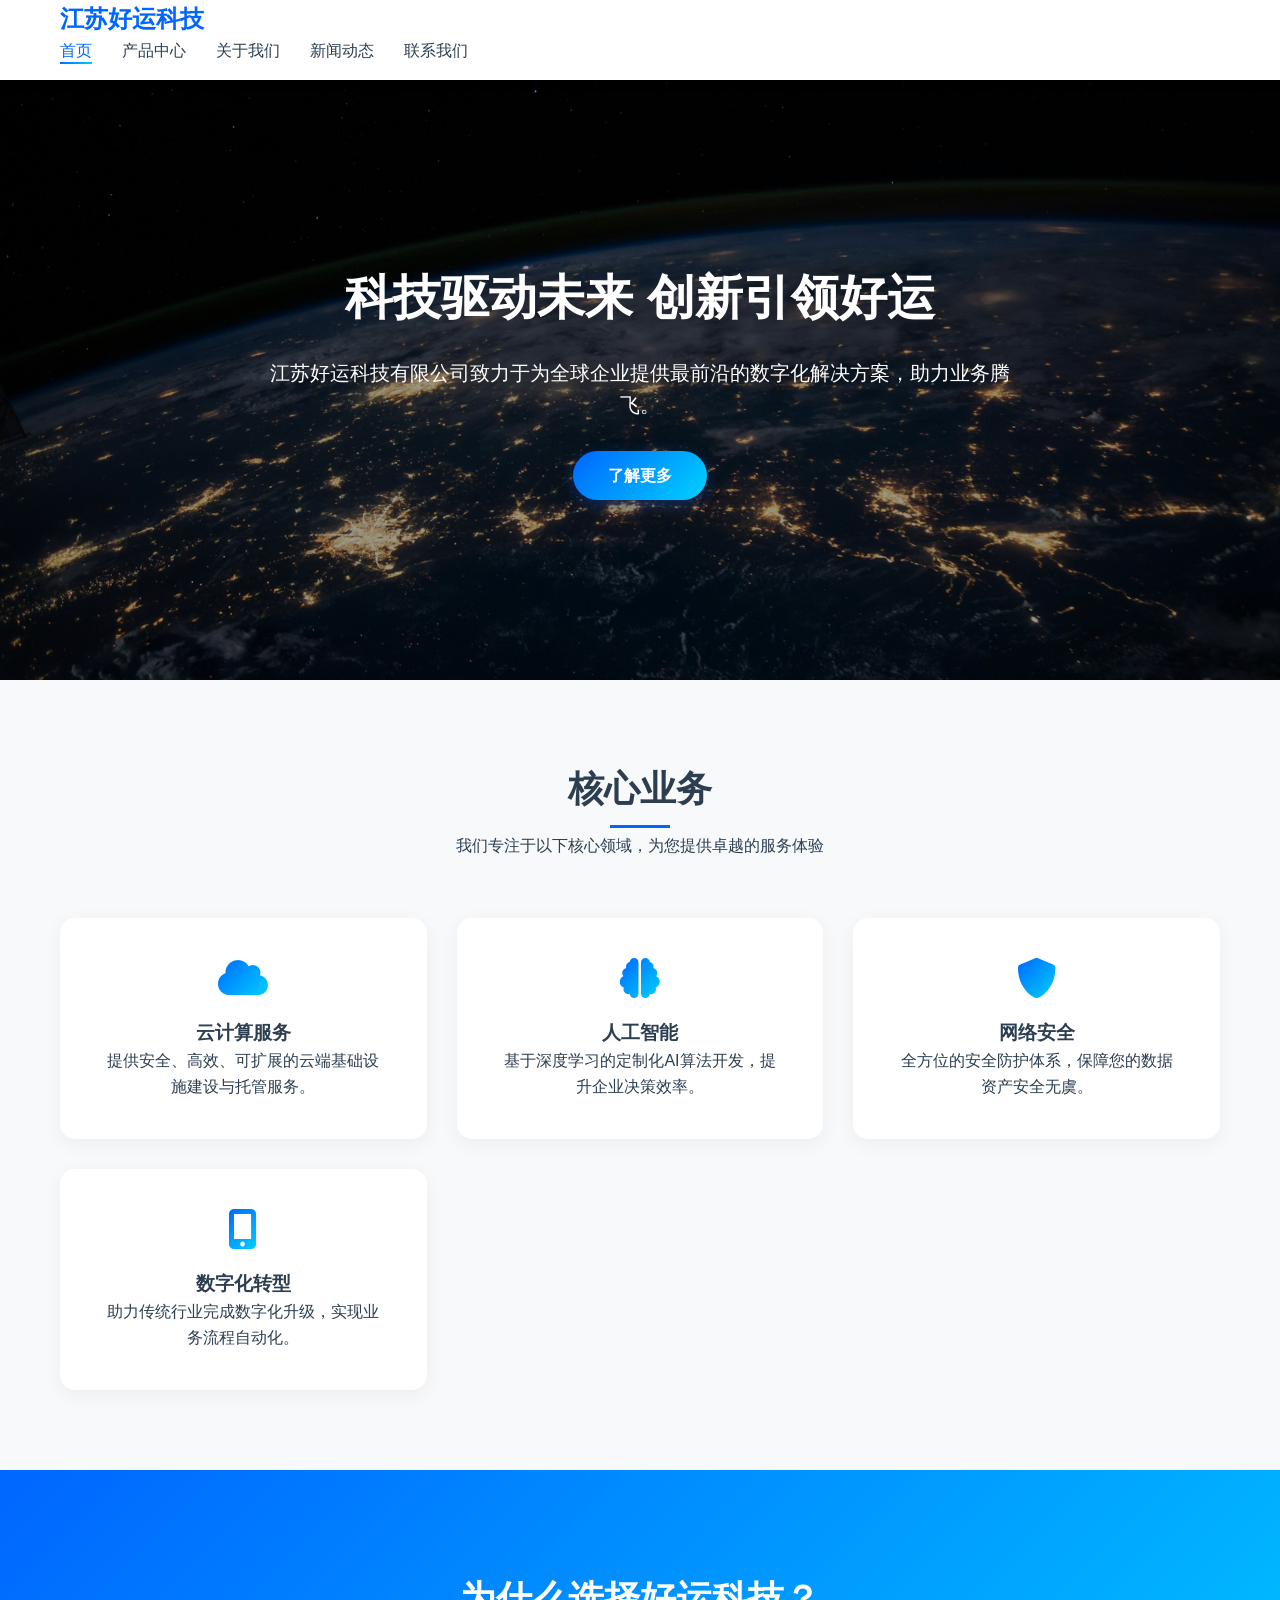
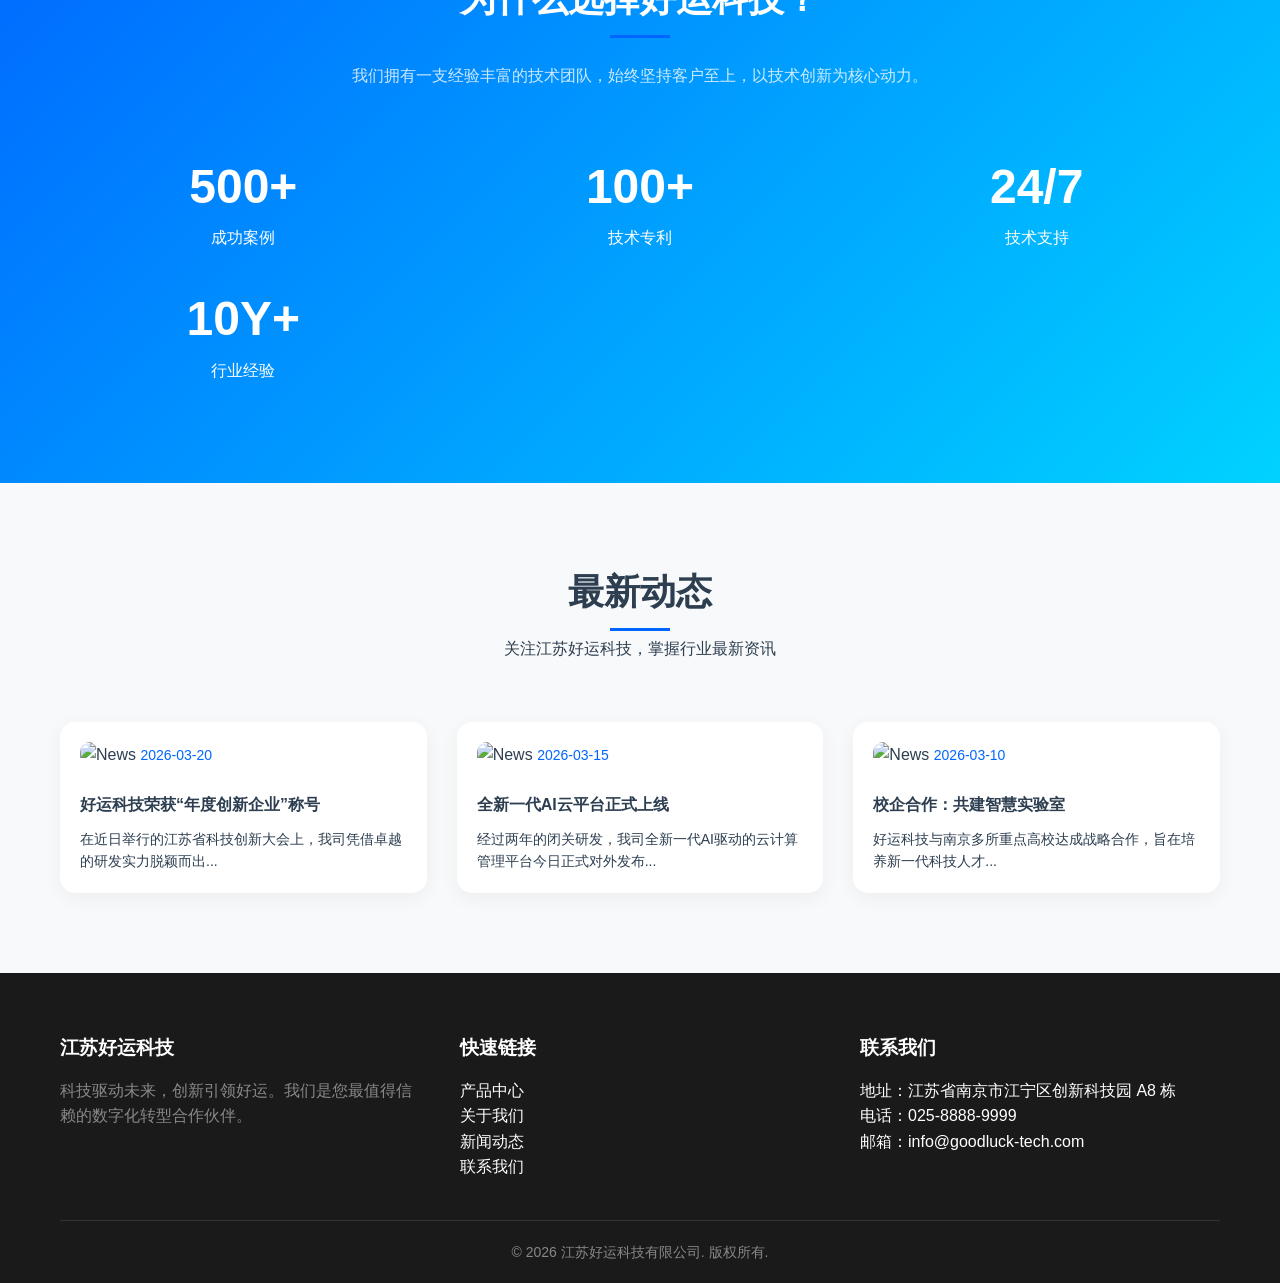
==== index.html @ 2116ad62 "init commit" ====
<!DOCTYPE html>
<html lang="zh-CN">
<head>
    <meta charset="UTF-8">
    <meta name="viewport" content="width=device-width, initial-scale=1.0">
    <title>江苏好运科技有限公司 - 领先的科技创新合作伙伴</title>
    <link rel="stylesheet" href="css/style.css">
    <link rel="stylesheet" href="https://cdnjs.cloudflare.com/ajax/libs/font-awesome/6.0.0/css/all.min.css">
</head>
<body>
    <header>
        <div class="container nav">
            <a href="index.html" class="logo">江苏好运科技</a>
            <ul class="nav-links">
                <li><a href="index.html" class="active">首页</a></li>
                <li><a href="products.html">产品中心</a></li>
                <li><a href="about.html">关于我们</a></li>
                <li><a href="news.html">新闻动态</a></li>
                <li><a href="contact.html">联系我们</a></li>
            </ul>
        </div>
    </header>

    <main>
        <!-- 轮播图 Section -->
        <section class="slider-container">
            <div class="slider-item active" style="background-image: url('images/slide1.png');">
                <div class="slider-overlay"></div>
                <div class="slider-content">
                    <h1>科技驱动未来 创新引领好运</h1>
                    <p>江苏好运科技有限公司致力于为全球企业提供最前沿的数字化解决方案，助力业务腾飞。</p>
                    <a href="products.html" class="btn-primary">了解更多</a>
                </div>
            </div>
            <div class="slider-item" style="background-image: url('images/slide2.png');">
                <div class="slider-overlay"></div>
                <div class="slider-content">
                    <h1>智慧互联 全球视野</h1>
                    <p>深耕大数据与人工智能领域，为您的每一份努力增添智慧的翅膀。</p>
                    <a href="about.html" class="btn-primary">关于我们</a>
                </div>
            </div>
        </section>

        <!-- 核心业务 Section -->
        <section class="section">
            <div class="container">
                <div class="section-title">
                    <h2>核心业务</h2>
                    <p>我们专注于以下核心领域，为您提供卓越的服务体验</p>
                </div>
                <div class="features-grid">
                    <div class="feature-card">
                        <i class="fas fa-cloud feature-icon"></i>
                        <h3>云计算服务</h3>
                        <p>提供安全、高效、可扩展的云端基础设施建设与托管服务。</p>
                    </div>
                    <div class="feature-card">
                        <i class="fas fa-brain feature-icon"></i>
                        <h3>人工智能</h3>
                        <p>基于深度学习的定制化AI算法开发，提升企业决策效率。</p>
                    </div>
                    <div class="feature-card">
                        <i class="fas fa-shield-alt feature-icon"></i>
                        <h3>网络安全</h3>
                        <p>全方位的安全防护体系，保障您的数据资产安全无虞。</p>
                    </div>
                    <div class="feature-card">
                        <i class="fas fa-mobile-alt feature-icon"></i>
                        <h3>数字化转型</h3>
                        <p>助力传统行业完成数字化升级，实现业务流程自动化。</p>
                    </div>
                </div>
            </div>
        </section>

        <!-- 丰满内容展示 - 带背景色 -->
        <section class="banner-section">
            <div class="container">
                <div class="section-title" style="color: white;">
                    <h2 style="color: white;">为什么选择好运科技？</h2>
                    <p style="color: rgba(255,255,255,0.8); margin-top: 20px;">
                        我们拥有一支经验丰富的技术团队，始终坚持客户至上，以技术创新为核心动力。
                    </p>
                </div>
                <div class="features-grid" style="margin-top: 50px;">
                    <div style="text-align: center;">
                        <h3 style="font-size: 48px; font-weight: bold;">500+</h3>
                        <p>成功案例</p>
                    </div>
                    <div style="text-align: center;">
                        <h3 style="font-size: 48px; font-weight: bold;">100+</h3>
                        <p>技术专利</p>
                    </div>
                    <div style="text-align: center;">
                        <h3 style="font-size: 48px; font-weight: bold;">24/7</h3>
                        <p>技术支持</p>
                    </div>
                    <div style="text-align: center;">
                        <h3 style="font-size: 48px; font-weight: bold;">10Y+</h3>
                        <p>行业经验</p>
                    </div>
                </div>
            </div>
        </section>

        <!-- 新闻中心预览 -->
        <section class="section">
            <div class="container">
                <div class="section-title">
                    <h2>最新动态</h2>
                    <p>关注江苏好运科技，掌握行业最新资讯</p>
                </div>
                <div class="features-grid">
                    <div class="feature-card" style="text-align: left; padding: 20px;">
                        <img src="https://images.unsplash.com/photo-1504384308090-c894fdcc538d?auto=format&fit=crop&q=80&w=400" alt="News" style="width: 100%; border-radius: 10px; margin-bottom: 15px;">
                        <span style="color: var(--primary-color); font-size: 14px;">2026-03-20</span>
                        <h4 style="margin: 10px 0;">好运科技荣获“年度创新企业”称号</h4>
                        <p style="font-size: 14px;">在近日举行的江苏省科技创新大会上，我司凭借卓越的研发实力脱颖而出...</p>
                    </div>
                    <div class="feature-card" style="text-align: left; padding: 20px;">
                        <img src="https://images.unsplash.com/photo-1460925895917-afdab827c52f?auto=format&fit=crop&q=80&w=400" alt="News" style="width: 100%; border-radius: 10px; margin-bottom: 15px;">
                        <span style="color: var(--primary-color); font-size: 14px;">2026-03-15</span>
                        <h4 style="margin: 10px 0;">全新一代AI云平台正式上线</h4>
                        <p style="font-size: 14px;">经过两年的闭关研发，我司全新一代AI驱动的云计算管理平台今日正式对外发布...</p>
                    </div>
                    <div class="feature-card" style="text-align: left; padding: 20px;">
                        <img src="https://images.unsplash.com/photo-1552664730-d307ca884978?auto=format&fit=crop&q=80&w=400" alt="News" style="width: 100%; border-radius: 10px; margin-bottom: 15px;">
                        <span style="color: var(--primary-color); font-size: 14px;">2026-03-10</span>
                        <h4 style="margin: 10px 0;">校企合作：共建智慧实验室</h4>
                        <p style="font-size: 14px;">好运科技与南京多所重点高校达成战略合作，旨在培养新一代科技人才...</p>
                    </div>
                </div>
            </div>
        </section>
    </main>

    <footer>
        <div class="container">
            <div class="footer-grid">
                <div>
                    <h3>江苏好运科技</h3>
                    <p style="margin-top: 15px; color: #888;">科技驱动未来，创新引领好运。我们是您最值得信赖的数字化转型合作伙伴。</p>
                </div>
                <div>
                    <h3>快速链接</h3>
                    <ul style="margin-top: 15px;">
                        <li><a href="products.html">产品中心</a></li>
                        <li><a href="about.html">关于我们</a></li>
                        <li><a href="news.html">新闻动态</a></li>
                        <li><a href="contact.html">联系我们</a></li>
                    </ul>
                </div>
                <div>
                    <h3>联系我们</h3>
                    <ul style="margin-top: 15px;">
                        <li>地址：江苏省南京市江宁区创新科技园 A8 栋</li>
                        <li>电话：025-8888-9999</li>
                        <li>邮箱：info@goodluck-tech.com</li>
                    </ul>
                </div>
            </div>
            <div class="footer-bottom">
                <p>&copy; 2026 江苏好运科技有限公司. 版权所有.</p>
            </div>
        </div>
    </footer>

    <script src="js/main.js"></script>
</body>
</html>
---- css/style.css ----
:root {
    --primary-color: #0066ff;
    --secondary-color: #00d2ff;
    --accent-color: #f39c12;
    --text-dark: #2c3e50;
    --text-light: #7f8c8d;
    --bg-light: #f8f9fa;
    --white: #ffffff;
    --gradient-primary: linear-gradient(135deg, #0066ff 0%, #00d2ff 100%);
    --gradient-dark: linear-gradient(135deg, #1a2a6c 0%, #b21f1f 50%, #fdbb2d 100%);
}

* {
    margin: 0;
    padding: 0;
    box-sizing: border-box;
}

body {
    font-family: 'PingFang SC', 'Microsoft YaHei', sans-serif;
    line-height: 1.6;
    color: var(--text-dark);
    background-color: var(--bg-light);
    overflow-x: hidden;
}

a {
    text-decoration: none;
    color: inherit;
    transition: 0.3s;
}

ul {
    list-style: none;
}

.container {
    max-width: 1200px;
    margin: 0 auto;
    padding: 0 20px;
}

/* Header & Nav */
header {
    background: rgba(255, 255, 255, 0.95);
    backdrop-filter: blur(10px);
    height: 80px;
    position: sticky;
    top: 0;
    z-index: 1000;
    box-shadow: 0 2px 10px rgba(0,0,0,0.1);
}

nav {
    display: flex;
    justify-content: space-between;
    align-items: center;
    height: 100%;
}

.logo {
    font-size: 24px;
    font-weight: bold;
    color: var(--primary-color);
    display: flex;
    align-items: center;
}

.nav-links {
    display: flex;
    gap: 30px;
}

.nav-links a {
    font-size: 16px;
    font-weight: 500;
    position: relative;
    padding: 5px 0;
}

.nav-links a:hover, .nav-links a.active {
    color: var(--primary-color);
}

.nav-links a::after {
    content: '';
    position: absolute;
    bottom: 0;
    left: 0;
    width: 0;
    height: 2px;
    background: var(--gradient-primary);
    transition: 0.3s;
}

.nav-links a:hover::after, .nav-links a.active::after {
    width: 100%;
}

/* Slider Section */
.slider-container {
    width: 100%;
    height: 600px;
    position: relative;
    overflow: hidden;
    background: #000;
}

.slider-item {
    position: absolute;
    top: 0;
    left: 0;
    width: 100%;
    height: 100%;
    opacity: 0;
    transition: opacity 0.8s ease-in-out;
    display: flex;
    align-items: center;
    justify-content: center;
    background-size: cover;
    background-position: center;
}

.slider-item.active {
    opacity: 1;
}

.slider-overlay {
    position: absolute;
    top: 0;
    left: 0;
    width: 100%;
    height: 100%;
    background: rgba(0, 0, 0, 0.4);
}

.slider-content {
    position: relative;
    z-index: 10;
    text-align: center;
    color: var(--white);
    max-width: 800px;
    padding: 20px;
}

.slider-content h1 {
    font-size: 48px;
    margin-bottom: 20px;
    animation: fadeInUp 1s ease;
}

.slider-content p {
    font-size: 20px;
    margin-bottom: 30px;
    animation: fadeInUp 1s ease 0.2s;
    animation-fill-mode: both;
}

.btn-primary {
    display: inline-block;
    padding: 12px 35px;
    background: var(--gradient-primary);
    color: var(--white);
    border-radius: 30px;
    font-weight: bold;
    box-shadow: 0 4px 15px rgba(0,102,255,0.3);
}

/* Sections */
.section {
    padding: 80px 0;
}

.section-title {
    text-align: center;
    margin-bottom: 60px;
}

.section-title h2 {
    font-size: 36px;
    margin-bottom: 15px;
    position: relative;
    display: inline-block;
}

.section-title h2::after {
    content: '';
    position: absolute;
    bottom: -10px;
    left: 50%;
    transform: translateX(-50%);
    width: 60px;
    height: 3px;
    background: var(--primary-color);
}

/* Feature Cards */
.features-grid {
    display: grid;
    grid-template-columns: repeat(auto-fit, minmax(280px, 1fr));
    gap: 30px;
}

.feature-card {
    background: var(--white);
    padding: 40px;
    border-radius: 15px;
    text-align: center;
    transition: 0.3s;
    box-shadow: 0 5px 20px rgba(0,0,0,0.05);
}

.feature-card:hover {
    transform: translateY(-10px);
    box-shadow: 0 15px 30px rgba(0,0,0,0.1);
}

.feature-icon {
    font-size: 40px;
    margin-bottom: 20px;
    background: var(--gradient-primary);
    -webkit-background-clip: text;
    -webkit-text-fill-color: transparent;
}

/* Banner Section (Non-white) */
.banner-section {
    background: var(--gradient-primary);
    color: var(--white);
    text-align: center;
    padding: 100px 0;
}

/* Footer */
footer {
    background: #1a1a1a;
    color: #fff;
    padding: 60px 0 20px;
}

.footer-grid {
    display: grid;
    grid-template-columns: repeat(auto-fit, minmax(200px, 1fr));
    gap: 40px;
    margin-bottom: 40px;
}

.footer-bottom {
    text-align: center;
    border-top: 1px solid #333;
    padding-top: 20px;
    font-size: 14px;
    color: #888;
}

@keyframes fadeInUp {
    from {
        opacity: 0;
        transform: translateY(30px);
    }
    to {
        opacity: 1;
        transform: translateY(0);
    }
}

/* Responsive */
@media (max-width: 768px) {
    .slider-content h1 { font-size: 32px; }
    .nav-links { display: none; }
}
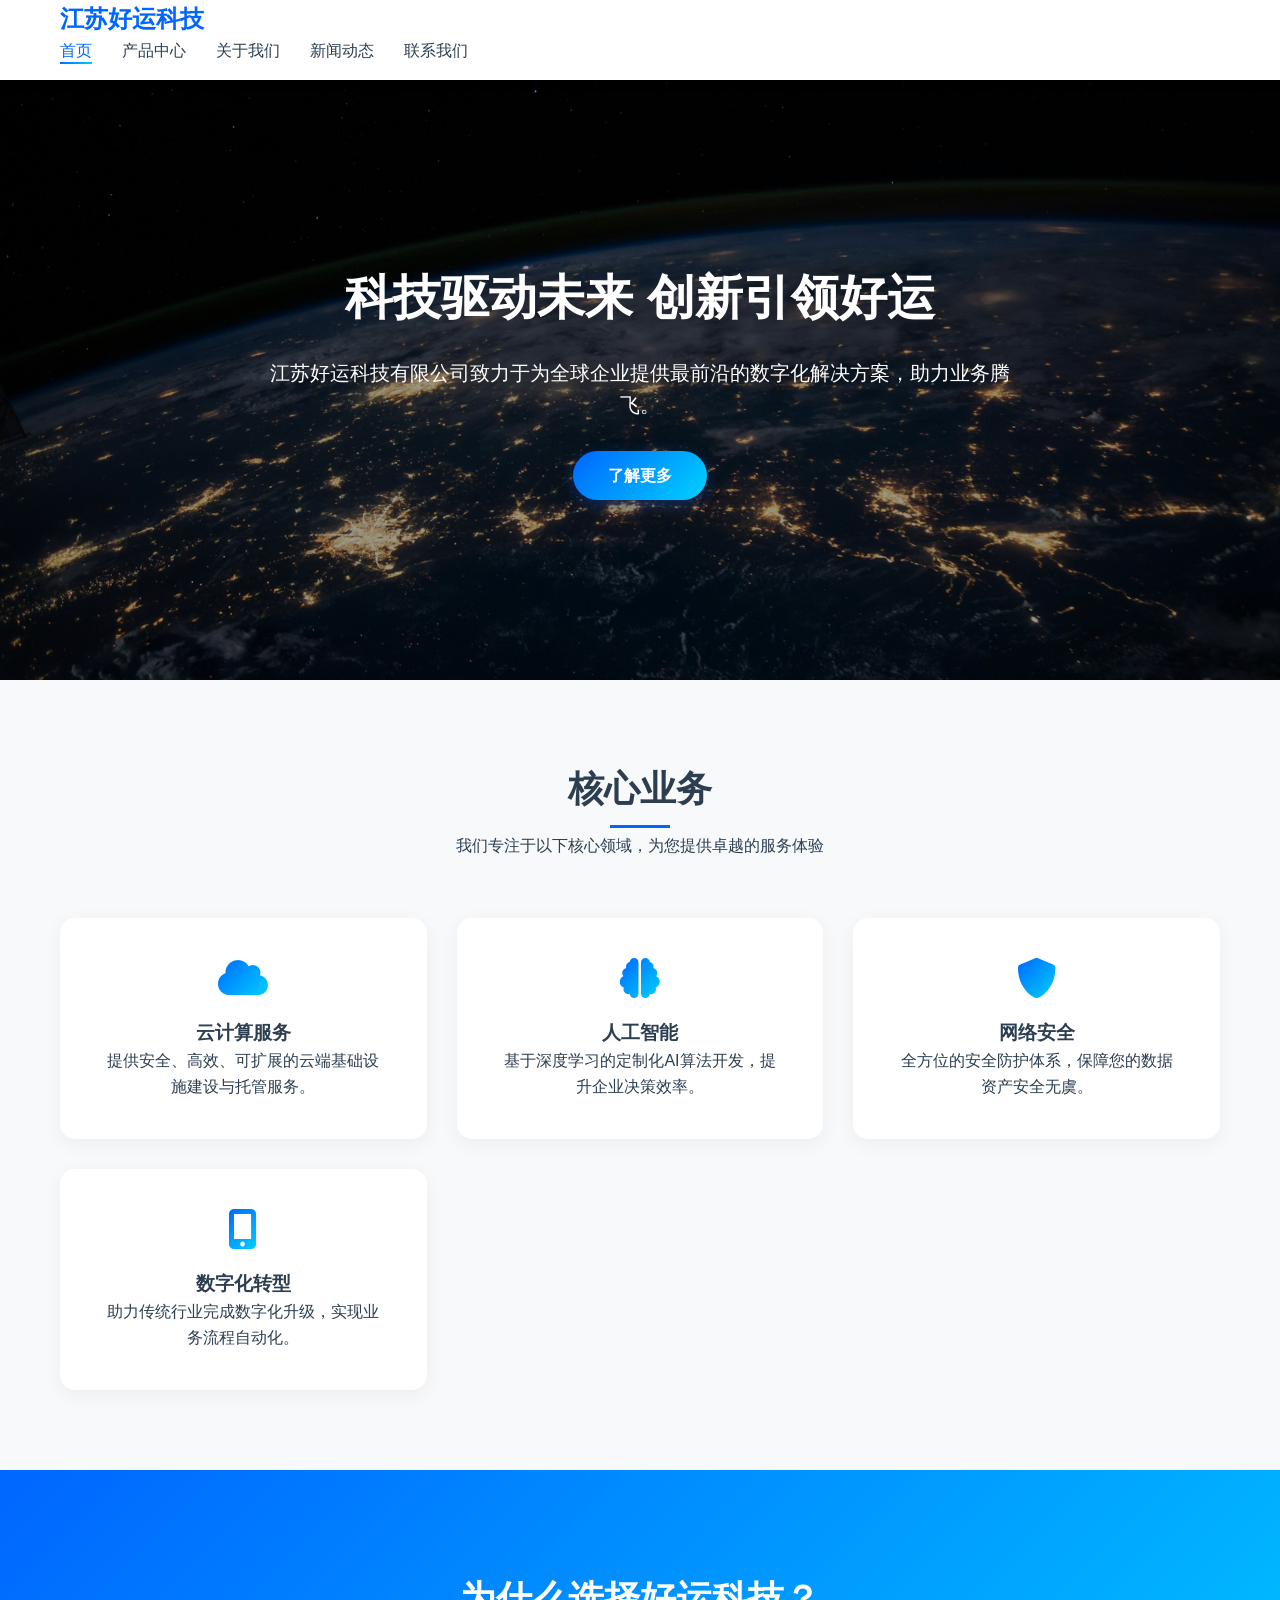
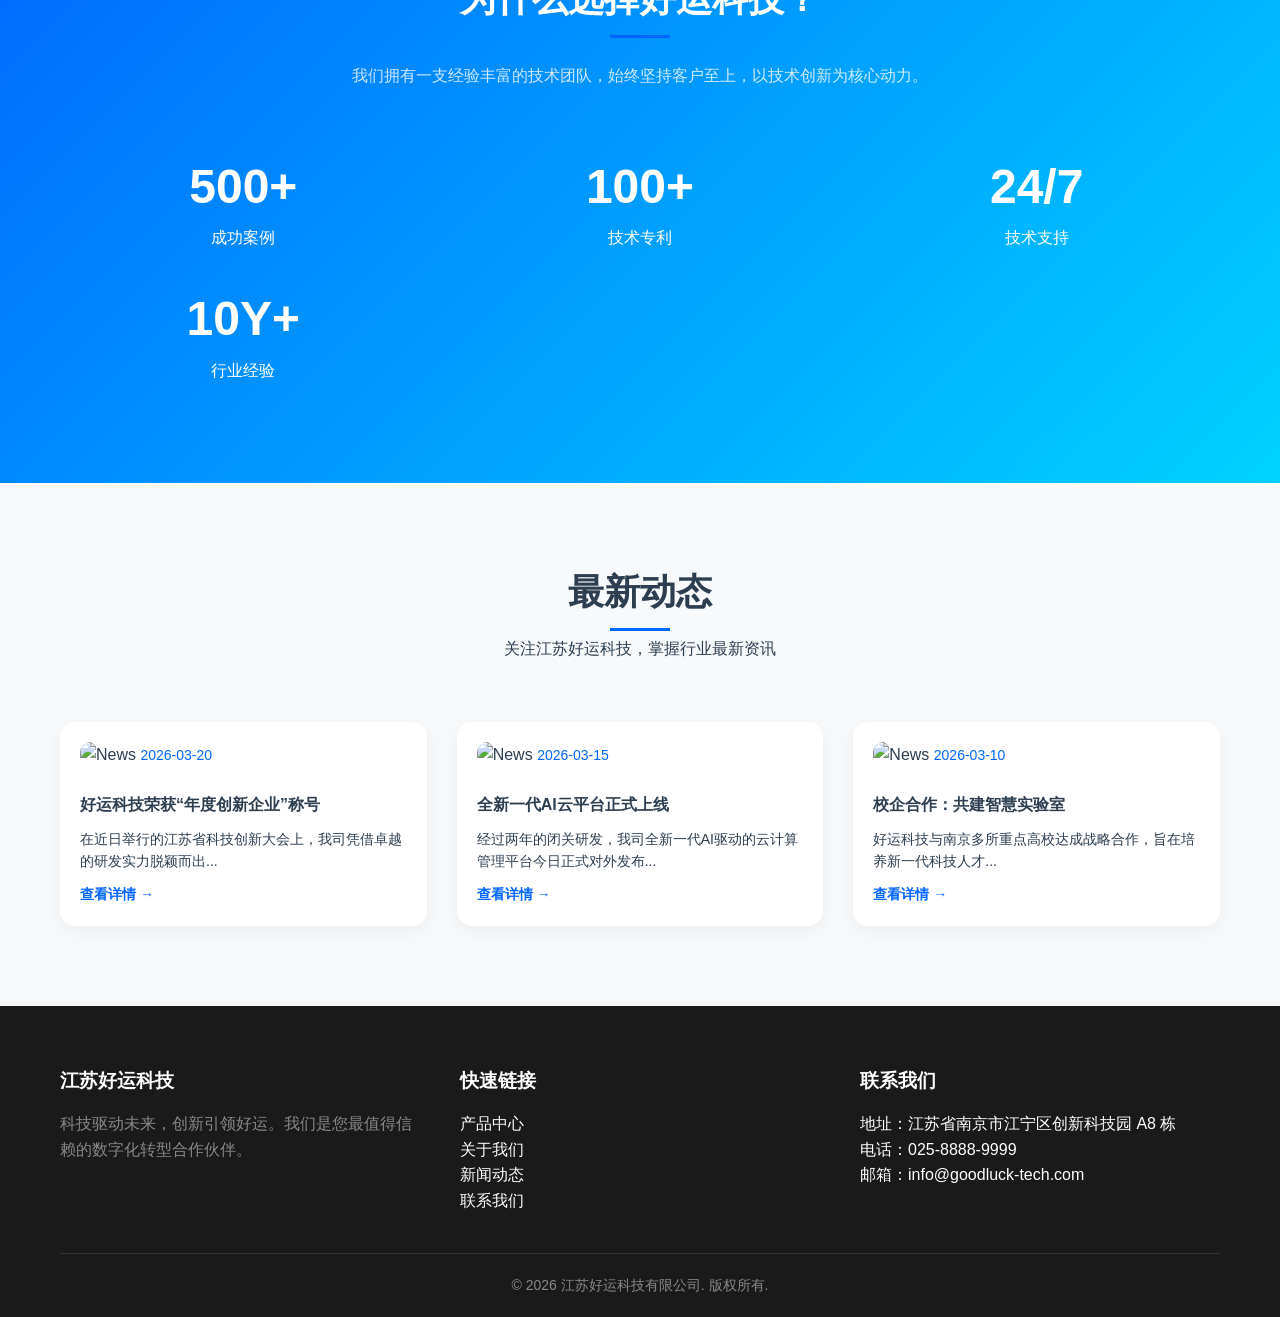
==== commit cc344ae1: "feat: add news detail pages and update links" ====
--- a/index.html
+++ b/index.html
@@ -38,6 +38,14 @@
                     <h1>智慧互联 全球视野</h1>
                     <p>深耕大数据与人工智能领域，为您的每一份努力增添智慧的翅膀。</p>
                     <a href="about.html" class="btn-primary">关于我们</a>
+                </div>
+            </div>
+            <div class="slider-item" style="background-image: url('images/slide3.png');">
+                <div class="slider-overlay"></div>
+                <div class="slider-content">
+                    <h1>卓越研发 智造巅峰</h1>
+                    <p>江苏好运科技拥有百余项核心技术专利，以深厚的科研底蕴支撑企业数字化巅峰转型。</p>
+                    <a href="products.html" class="btn-primary">核心技术</a>
                 </div>
             </div>
         </section>
@@ -117,18 +125,21 @@
                         <span style="color: var(--primary-color); font-size: 14px;">2026-03-20</span>
                         <h4 style="margin: 10px 0;">好运科技荣获“年度创新企业”称号</h4>
                         <p style="font-size: 14px;">在近日举行的江苏省科技创新大会上，我司凭借卓越的研发实力脱颖而出...</p>
+                        <a href="news-1.html" style="color: var(--primary-color); font-weight: bold; font-size: 14px; margin-top: 10px; display: inline-block;">查看详情 &rarr;</a>
                     </div>
                     <div class="feature-card" style="text-align: left; padding: 20px;">
                         <img src="https://images.unsplash.com/photo-1460925895917-afdab827c52f?auto=format&fit=crop&q=80&w=400" alt="News" style="width: 100%; border-radius: 10px; margin-bottom: 15px;">
                         <span style="color: var(--primary-color); font-size: 14px;">2026-03-15</span>
                         <h4 style="margin: 10px 0;">全新一代AI云平台正式上线</h4>
                         <p style="font-size: 14px;">经过两年的闭关研发，我司全新一代AI驱动的云计算管理平台今日正式对外发布...</p>
+                        <a href="news-2.html" style="color: var(--primary-color); font-weight: bold; font-size: 14px; margin-top: 10px; display: inline-block;">查看详情 &rarr;</a>
                     </div>
                     <div class="feature-card" style="text-align: left; padding: 20px;">
                         <img src="https://images.unsplash.com/photo-1552664730-d307ca884978?auto=format&fit=crop&q=80&w=400" alt="News" style="width: 100%; border-radius: 10px; margin-bottom: 15px;">
                         <span style="color: var(--primary-color); font-size: 14px;">2026-03-10</span>
                         <h4 style="margin: 10px 0;">校企合作：共建智慧实验室</h4>
                         <p style="font-size: 14px;">好运科技与南京多所重点高校达成战略合作，旨在培养新一代科技人才...</p>
+                        <a href="news-3.html" style="color: var(--primary-color); font-weight: bold; font-size: 14px; margin-top: 10px; display: inline-block;">查看详情 &rarr;</a>
                     </div>
                 </div>
             </div>
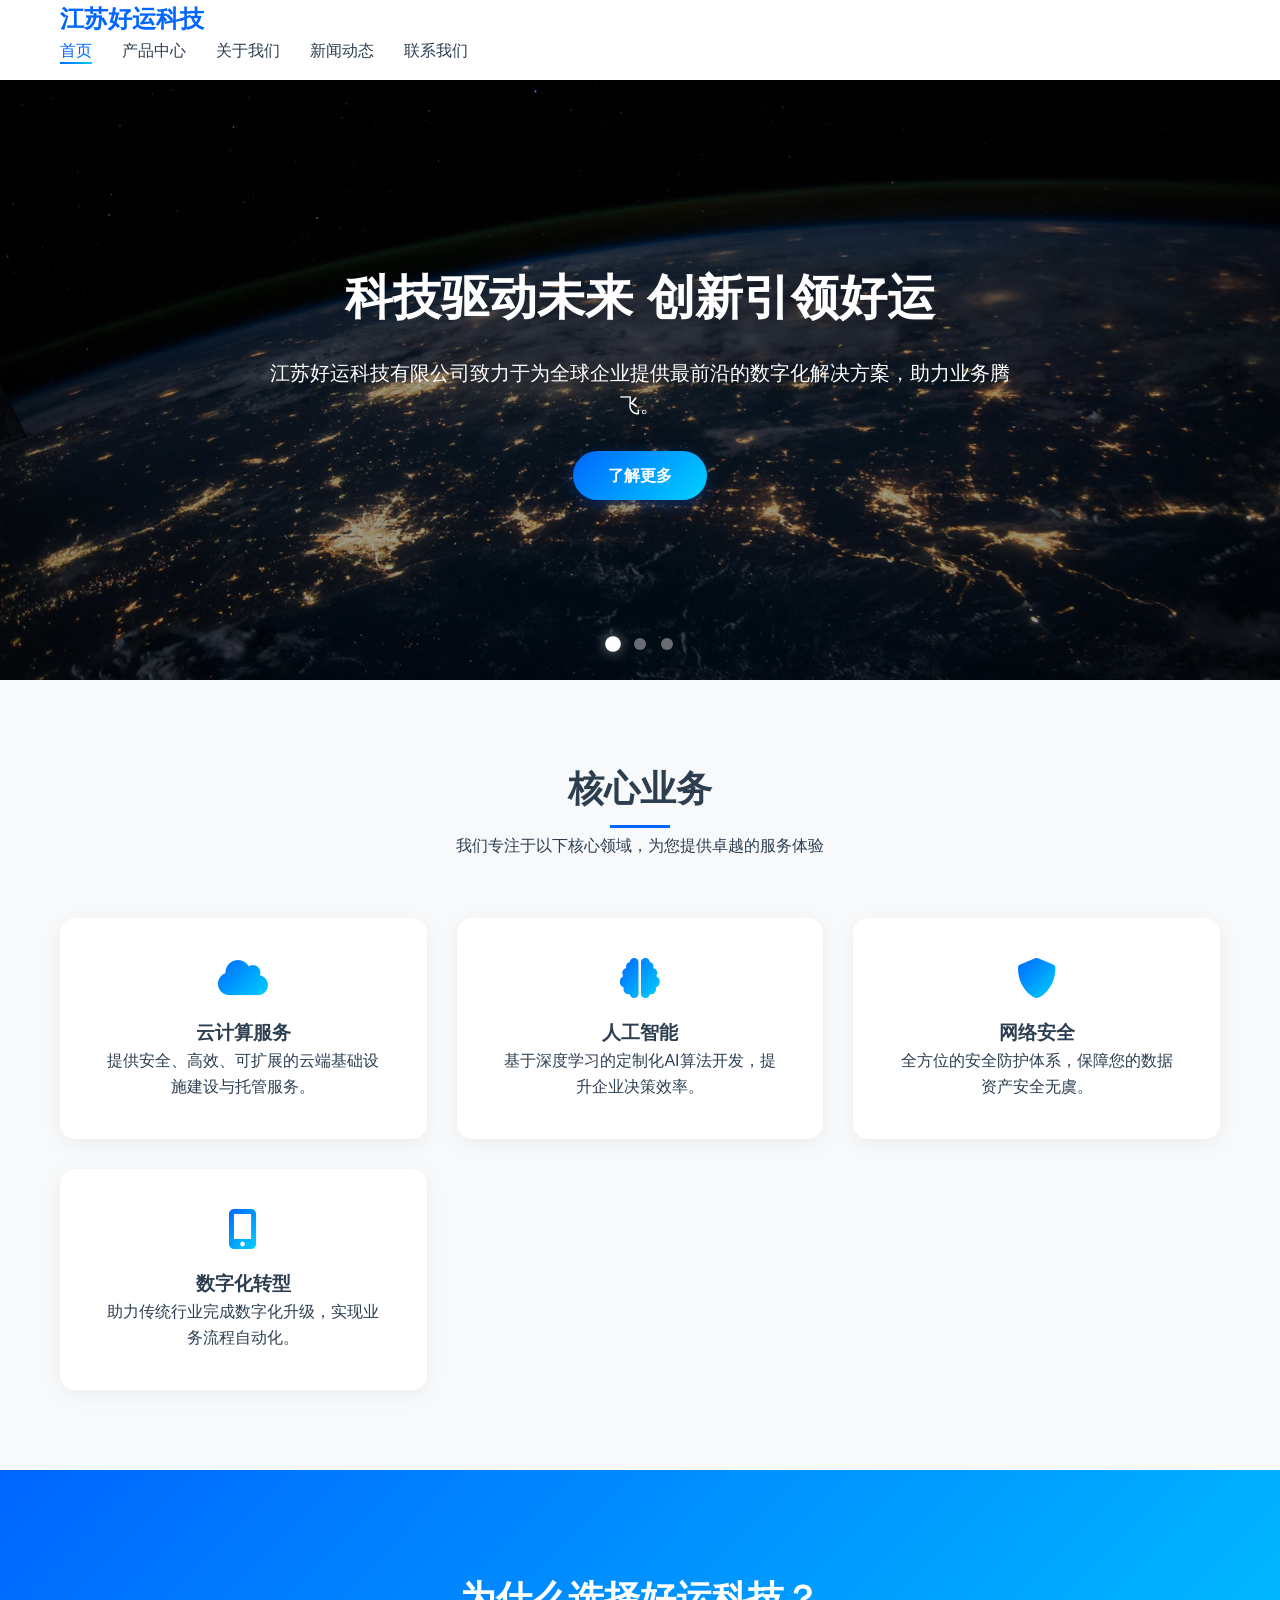
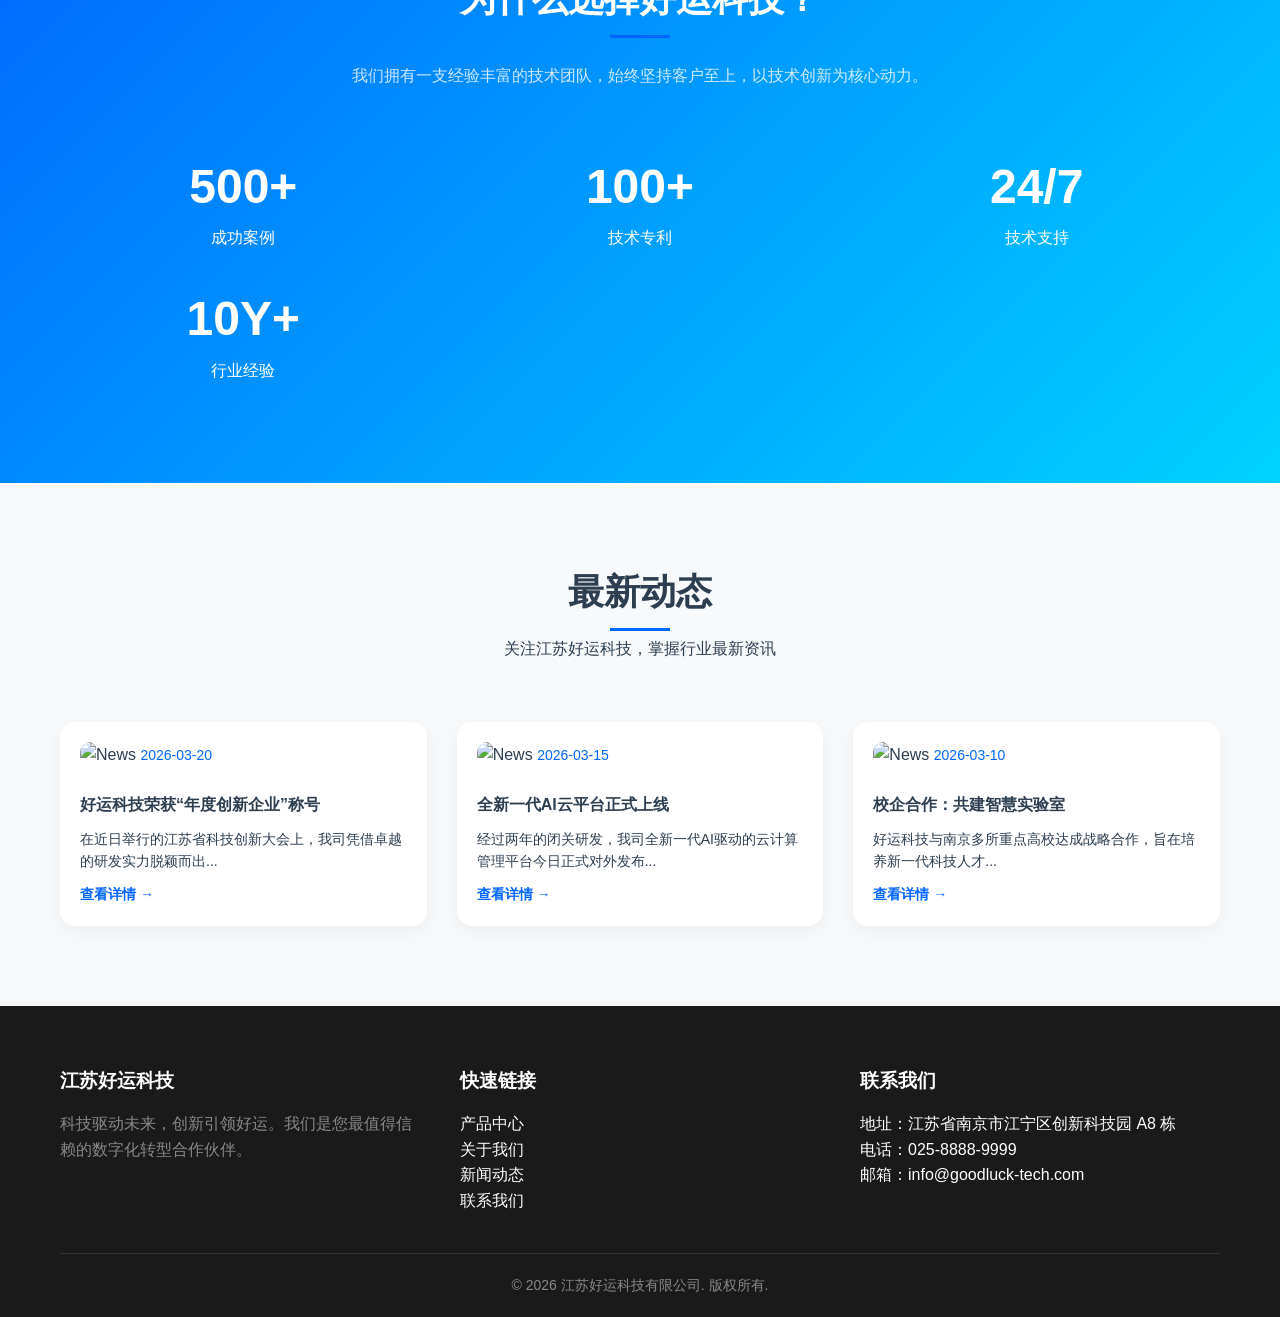
==== commit 3e48873f: "功能: 为轮播图添加指示器小圆点及手动点击切换功能" ====
--- a/index.html
+++ b/index.html
@@ -47,6 +47,12 @@
                     <p>江苏好运科技拥有百余项核心技术专利，以深厚的科研底蕴支撑企业数字化巅峰转型。</p>
                     <a href="products.html" class="btn-primary">核心技术</a>
                 </div>
+            </div>
+            <!-- 轮播图指示器 -->
+            <div class="slider-dots">
+                <span class="dot active" data-index="0"></span>
+                <span class="dot" data-index="1"></span>
+                <span class="dot" data-index="2"></span>
             </div>
         </section>
 
@@ -125,21 +131,21 @@
                         <span style="color: var(--primary-color); font-size: 14px;">2026-03-20</span>
                         <h4 style="margin: 10px 0;">好运科技荣获“年度创新企业”称号</h4>
                         <p style="font-size: 14px;">在近日举行的江苏省科技创新大会上，我司凭借卓越的研发实力脱颖而出...</p>
-                        <a href="news-1.html" style="color: var(--primary-color); font-weight: bold; font-size: 14px; margin-top: 10px; display: inline-block;">查看详情 &rarr;</a>
+                        <a href="news/news-1.html" style="color: var(--primary-color); font-weight: bold; font-size: 14px; margin-top: 10px; display: inline-block;">查看详情 &rarr;</a>
                     </div>
                     <div class="feature-card" style="text-align: left; padding: 20px;">
                         <img src="https://images.unsplash.com/photo-1460925895917-afdab827c52f?auto=format&fit=crop&q=80&w=400" alt="News" style="width: 100%; border-radius: 10px; margin-bottom: 15px;">
                         <span style="color: var(--primary-color); font-size: 14px;">2026-03-15</span>
                         <h4 style="margin: 10px 0;">全新一代AI云平台正式上线</h4>
                         <p style="font-size: 14px;">经过两年的闭关研发，我司全新一代AI驱动的云计算管理平台今日正式对外发布...</p>
-                        <a href="news-2.html" style="color: var(--primary-color); font-weight: bold; font-size: 14px; margin-top: 10px; display: inline-block;">查看详情 &rarr;</a>
+                        <a href="news/news-2.html" style="color: var(--primary-color); font-weight: bold; font-size: 14px; margin-top: 10px; display: inline-block;">查看详情 &rarr;</a>
                     </div>
                     <div class="feature-card" style="text-align: left; padding: 20px;">
                         <img src="https://images.unsplash.com/photo-1552664730-d307ca884978?auto=format&fit=crop&q=80&w=400" alt="News" style="width: 100%; border-radius: 10px; margin-bottom: 15px;">
                         <span style="color: var(--primary-color); font-size: 14px;">2026-03-10</span>
                         <h4 style="margin: 10px 0;">校企合作：共建智慧实验室</h4>
                         <p style="font-size: 14px;">好运科技与南京多所重点高校达成战略合作，旨在培养新一代科技人才...</p>
-                        <a href="news-3.html" style="color: var(--primary-color); font-weight: bold; font-size: 14px; margin-top: 10px; display: inline-block;">查看详情 &rarr;</a>
+                        <a href="news/news-3.html" style="color: var(--primary-color); font-weight: bold; font-size: 14px; margin-top: 10px; display: inline-block;">查看详情 &rarr;</a>
                     </div>
                 </div>
             </div>
--- a/css/style.css
+++ b/css/style.css
@@ -166,6 +166,36 @@
     box-shadow: 0 4px 15px rgba(0,102,255,0.3);
 }
 
+/* Slider Dots */
+.slider-dots {
+    position: absolute;
+    bottom: 30px;
+    left: 50%;
+    transform: translateX(-50%);
+    z-index: 20;
+    display: flex;
+    gap: 15px;
+}
+
+.dot {
+    width: 12px;
+    height: 12px;
+    background: rgba(255, 255, 255, 0.4);
+    border-radius: 50%;
+    cursor: pointer;
+    transition: all 0.3s ease;
+}
+
+.dot:hover {
+    background: rgba(255, 255, 255, 0.7);
+}
+
+.dot.active {
+    background: var(--white);
+    transform: scale(1.3);
+    box-shadow: 0 0 10px rgba(255, 255, 255, 0.5);
+}
+
 /* Sections */
 .section {
     padding: 80px 0;
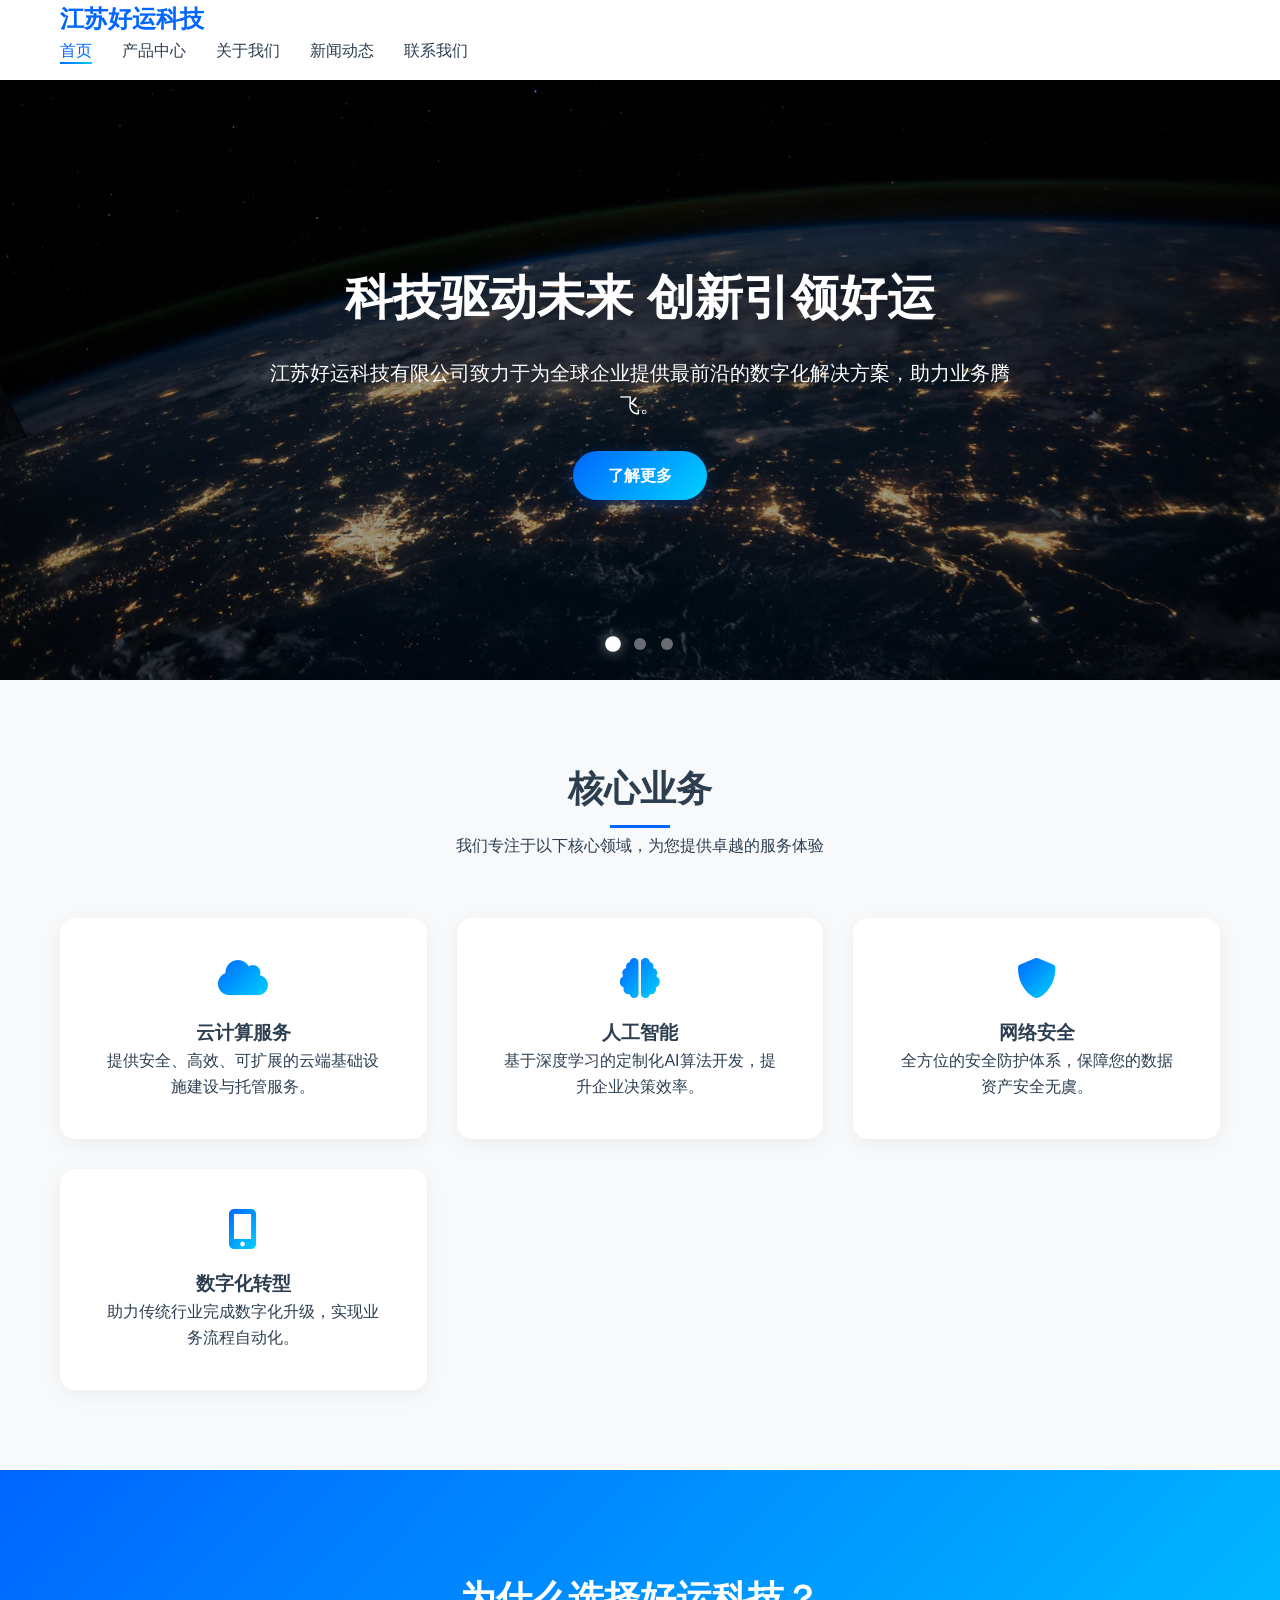
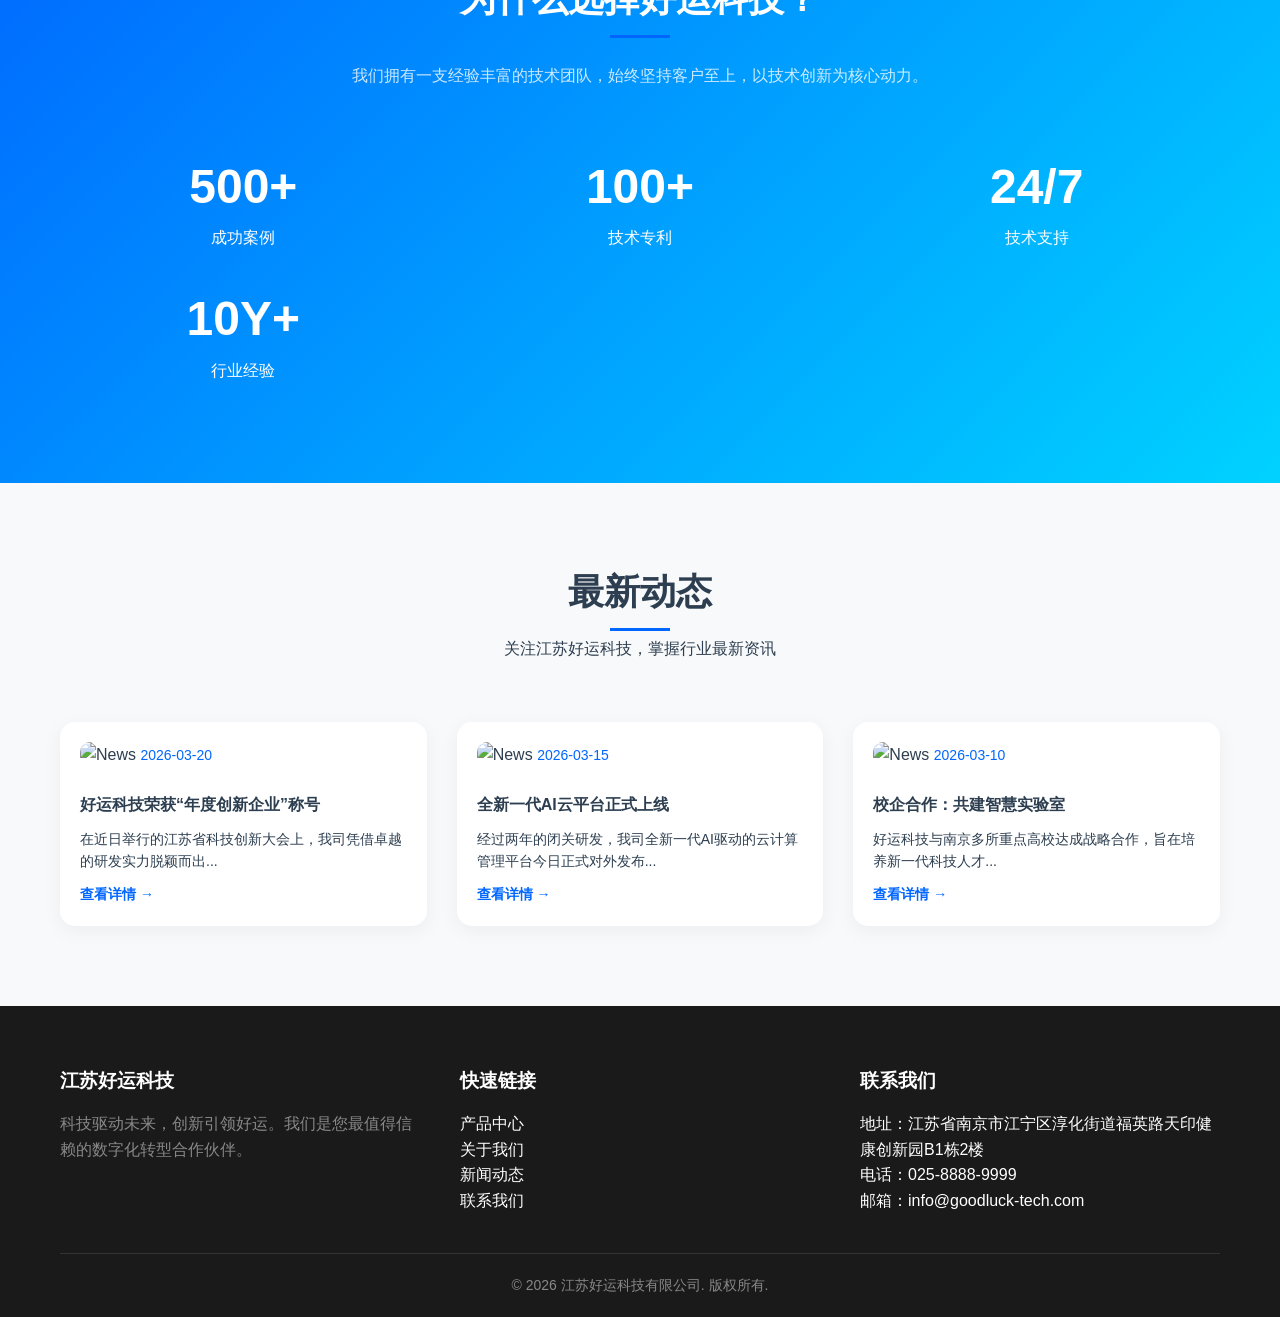
==== commit 81418a92: "更新: 修改公司地址并集成百度地图到联系我们页面" ====
--- a/index.html
+++ b/index.html
@@ -171,7 +171,7 @@
                 <div>
                     <h3>联系我们</h3>
                     <ul style="margin-top: 15px;">
-                        <li>地址：江苏省南京市江宁区创新科技园 A8 栋</li>
+                        <li>地址：江苏省南京市江宁区淳化街道福英路天印健康创新园B1栋2楼</li>
                         <li>电话：025-8888-9999</li>
                         <li>邮箱：info@goodluck-tech.com</li>
                     </ul>
